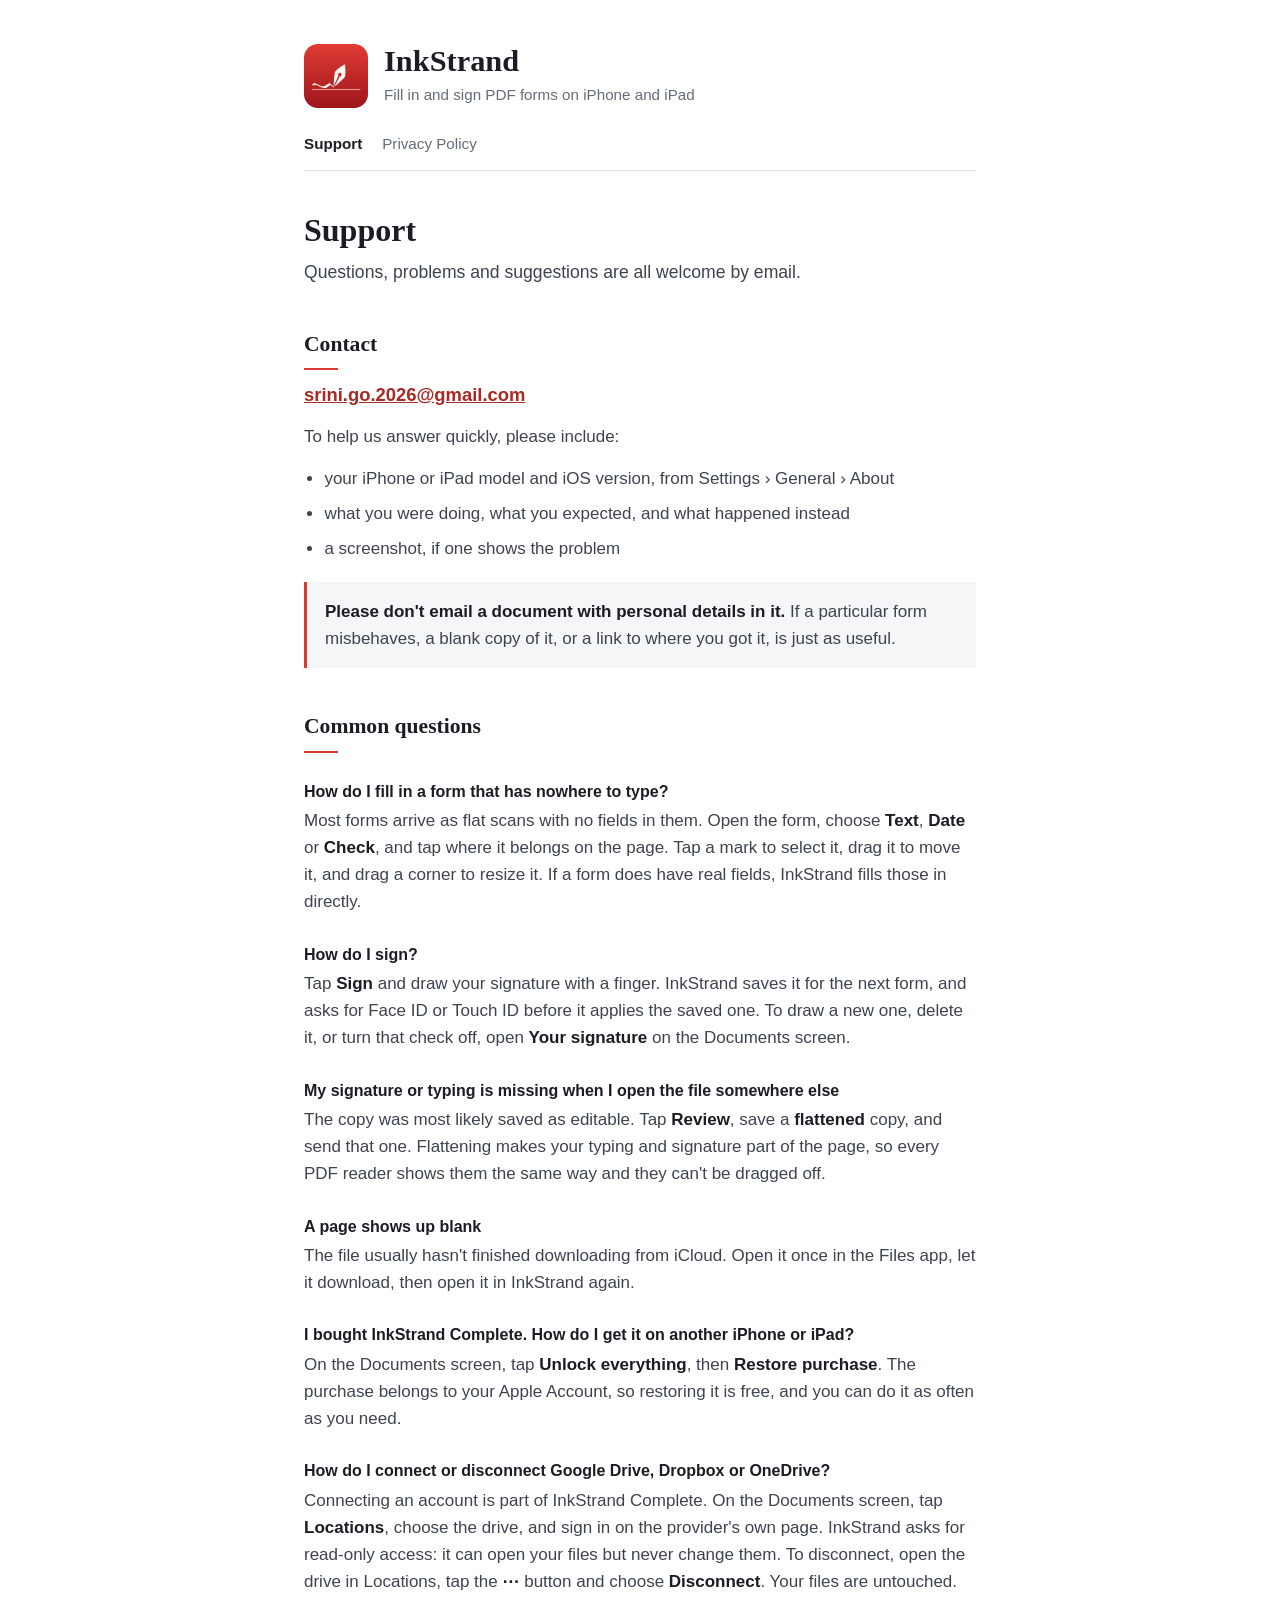
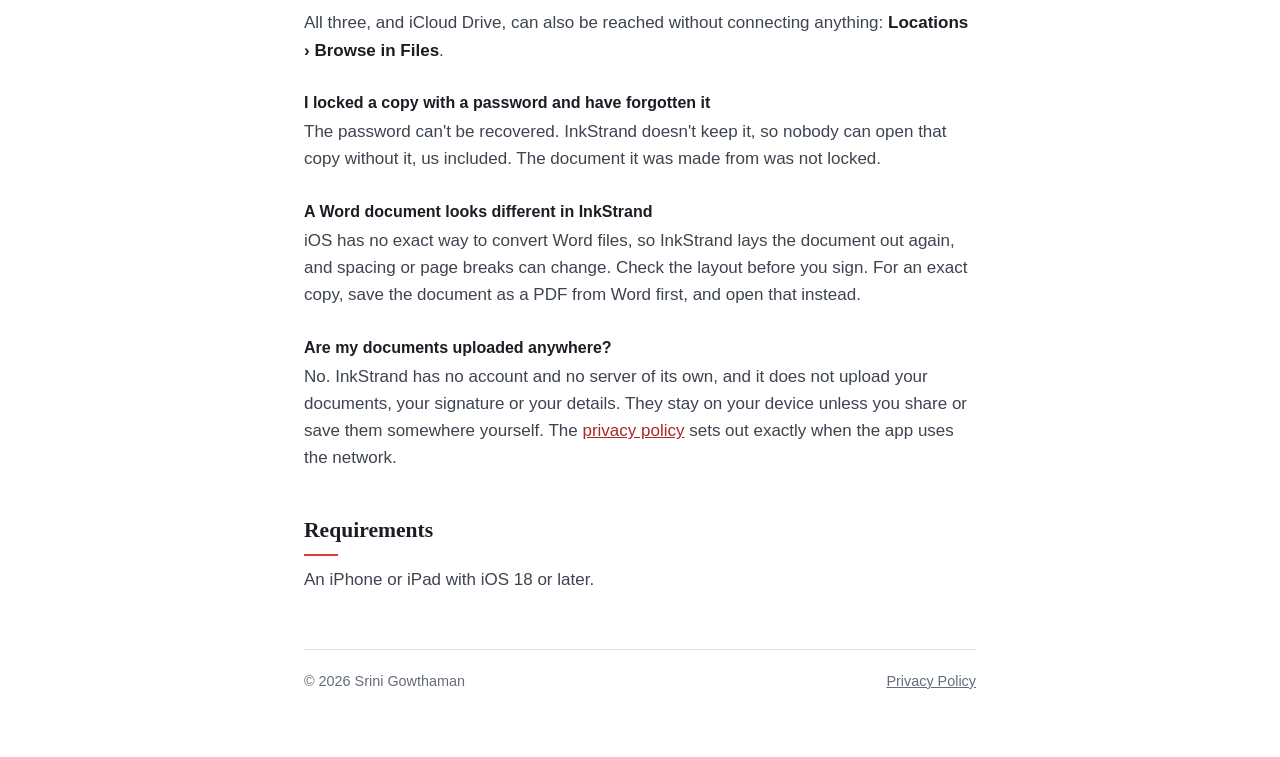
==== index.html @ e6b6973c "Add the InkStrand support page and privacy policy Static pages for the App Store listing's Support U" ====
<!doctype html>
<html lang="en">
<head>
<meta charset="utf-8">
<meta name="viewport" content="width=device-width, initial-scale=1">
<title>InkStrand Support</title>
<meta name="description" content="Help and contact for InkStrand, the app for filling in and signing PDF forms on iPhone and iPad.">
<link rel="icon" href="icon.png">
<link rel="apple-touch-icon" href="icon.png">
<link rel="stylesheet" href="style.css">
</head>
<body>
<div class="page">
  <header class="masthead">
    <img src="icon.png" alt="" width="64" height="64">
    <div>
      <p class="wordmark">InkStrand</p>
      <p class="tagline">Fill in and sign PDF forms on iPhone and iPad</p>
    </div>
  </header>
  <nav class="site" aria-label="Site">
    <a href="./" aria-current="page">Support</a>
    <a href="privacy.html">Privacy Policy</a>
  </nav>

  <main>
    <h1>Support</h1>
    <p class="lede">Questions, problems and suggestions are all welcome by email.</p>

    <h2>Contact</h2>
    <p class="contact"><a href="mailto:srini.go.2026@gmail.com?subject=InkStrand%20support">srini.go.2026@gmail.com</a></p>
    <p>To help us answer quickly, please include:</p>
    <ul>
      <li>your iPhone or iPad model and iOS version, from Settings › General › About</li>
      <li>what you were doing, what you expected, and what happened instead</li>
      <li>a screenshot, if one shows the problem</li>
    </ul>
    <div class="note">
      <p><strong>Please don't email a document with personal details in it.</strong> If a particular form misbehaves, a blank copy of it, or a link to where you got it, is just as useful.</p>
    </div>

    <h2>Common questions</h2>

    <h3>How do I fill in a form that has nowhere to type?</h3>
    <p>Most forms arrive as flat scans with no fields in them. Open the form, choose <strong>Text</strong>, <strong>Date</strong> or <strong>Check</strong>, and tap where it belongs on the page. Tap a mark to select it, drag it to move it, and drag a corner to resize it. If a form does have real fields, InkStrand fills those in directly.</p>

    <h3>How do I sign?</h3>
    <p>Tap <strong>Sign</strong> and draw your signature with a finger. InkStrand saves it for the next form, and asks for Face ID or Touch ID before it applies the saved one. To draw a new one, delete it, or turn that check off, open <strong>Your signature</strong> on the Documents screen.</p>

    <h3>My signature or typing is missing when I open the file somewhere else</h3>
    <p>The copy was most likely saved as editable. Tap <strong>Review</strong>, save a <strong>flattened</strong> copy, and send that one. Flattening makes your typing and signature part of the page, so every PDF reader shows them the same way and they can't be dragged off.</p>

    <h3>A page shows up blank</h3>
    <p>The file usually hasn't finished downloading from iCloud. Open it once in the Files app, let it download, then open it in InkStrand again.</p>

    <h3>I bought InkStrand Complete. How do I get it on another iPhone or iPad?</h3>
    <p>On the Documents screen, tap <strong>Unlock everything</strong>, then <strong>Restore purchase</strong>. The purchase belongs to your Apple Account, so restoring it is free, and you can do it as often as you need.</p>

    <h3>How do I connect or disconnect Google Drive, Dropbox or OneDrive?</h3>
    <p>Connecting an account is part of InkStrand Complete. On the Documents screen, tap <strong>Locations</strong>, choose the drive, and sign in on the provider's own page. InkStrand asks for read-only access: it can open your files but never change them. To disconnect, open the drive in Locations, tap the <strong>&#8943;</strong> button and choose <strong>Disconnect</strong>. Your files are untouched.</p>
    <p>All three, and iCloud Drive, can also be reached without connecting anything: <strong>Locations › Browse in Files</strong>.</p>

    <h3>I locked a copy with a password and have forgotten it</h3>
    <p>The password can't be recovered. InkStrand doesn't keep it, so nobody can open that copy without it, us included. The document it was made from was not locked.</p>

    <h3>A Word document looks different in InkStrand</h3>
    <p>iOS has no exact way to convert Word files, so InkStrand lays the document out again, and spacing or page breaks can change. Check the layout before you sign. For an exact copy, save the document as a PDF from Word first, and open that instead.</p>

    <h3>Are my documents uploaded anywhere?</h3>
    <p>No. InkStrand has no account and no server of its own, and it does not upload your documents, your signature or your details. They stay on your device unless you share or save them somewhere yourself. The <a href="privacy.html">privacy policy</a> sets out exactly when the app uses the network.</p>

    <h2>Requirements</h2>
    <p>An iPhone or iPad with iOS 18 or later.</p>
  </main>

  <footer>
    <span>© 2026 Srini Gowthaman</span>
    <a href="privacy.html">Privacy Policy</a>
  </footer>
</div>
</body>
</html>
---- style.css ----
/* Colours are the app icon's, as in Design/guide.py, with the soft grey darkened
   enough to pass contrast on white. No web fonts: nothing on these pages loads from
   anywhere else. */
:root {
  --red: #D93A32;
  --red-deep: #A82A24;
  --ink: #1A1D23;
  --body: #3D444F;
  --soft: #646C78;
  --rule: #DCE0E6;
  --wash: #F4F6F8;
  --paper: #FFFFFF;
  color-scheme: light dark;
}

@media (prefers-color-scheme: dark) {
  :root {
    --red: #F0625A;
    --red-deep: #F58A83;
    --ink: #F2F4F7;
    --body: #C9CED6;
    --soft: #9AA3AF;
    --rule: #2E333B;
    --wash: #1C2027;
    --paper: #121418;
  }
}

* { box-sizing: border-box; }

html { -webkit-text-size-adjust: 100%; }

body {
  margin: 0;
  padding-inline: 20px;
  background: var(--paper);
  color: var(--body);
  font: 17px/1.6 -apple-system, BlinkMacSystemFont, "Segoe UI", Helvetica, Arial, sans-serif;
}

.page {
  max-width: 42rem;
  margin: 0 auto;
  padding-block: 44px 64px;
}

.masthead {
  display: flex;
  align-items: center;
  gap: 16px;
}

.masthead img {
  flex: none;
  width: 64px;
  height: 64px;
  border-radius: 14px;
}

.wordmark {
  margin: 0;
  font: 700 1.9rem/1.1 Georgia, "Times New Roman", serif;
  color: var(--ink);
}

.tagline {
  margin: 4px 0 0;
  font-size: 0.95rem;
  color: var(--soft);
}

nav.site {
  display: flex;
  gap: 20px;
  margin-top: 24px;
  padding-bottom: 14px;
  border-bottom: 1px solid var(--rule);
  font-size: 0.95rem;
}

nav.site a { color: var(--soft); text-decoration: none; }
nav.site a:hover { color: var(--ink); }
nav.site a[aria-current="page"] { color: var(--ink); font-weight: 600; }

h1 {
  margin: 40px 0 8px;
  font: 700 2rem/1.2 Georgia, "Times New Roman", serif;
  color: var(--ink);
}

h2 {
  margin: 44px 0 10px;
  font: 700 1.35rem/1.3 Georgia, "Times New Roman", serif;
  color: var(--ink);
}

h2::after {
  content: "";
  display: block;
  width: 34px;
  height: 2px;
  margin-top: 10px;
  background: var(--red);
}

h3 {
  margin: 28px 0 4px;
  font-size: 1rem;
  line-height: 1.4;
  color: var(--ink);
}

p, ul { margin: 0 0 14px; }
ul { padding-left: 1.2em; }
li { margin-bottom: 8px; }
a { color: var(--red-deep); }
strong { color: var(--ink); }

.lede { font-size: 1.1rem; }

.meta { font-size: 0.9rem; color: var(--soft); }

.note {
  margin: 20px 0;
  padding: 16px 18px;
  background: var(--wash);
  border-left: 3px solid var(--red);
}

.note p:last-child { margin-bottom: 0; }

.contact {
  font-size: 1.15rem;
  font-weight: 600;
  overflow-wrap: anywhere;
}

footer {
  display: flex;
  flex-wrap: wrap;
  justify-content: space-between;
  gap: 8px 20px;
  margin-top: 56px;
  padding-top: 20px;
  border-top: 1px solid var(--rule);
  font-size: 0.9rem;
  color: var(--soft);
}

footer a { color: var(--soft); }
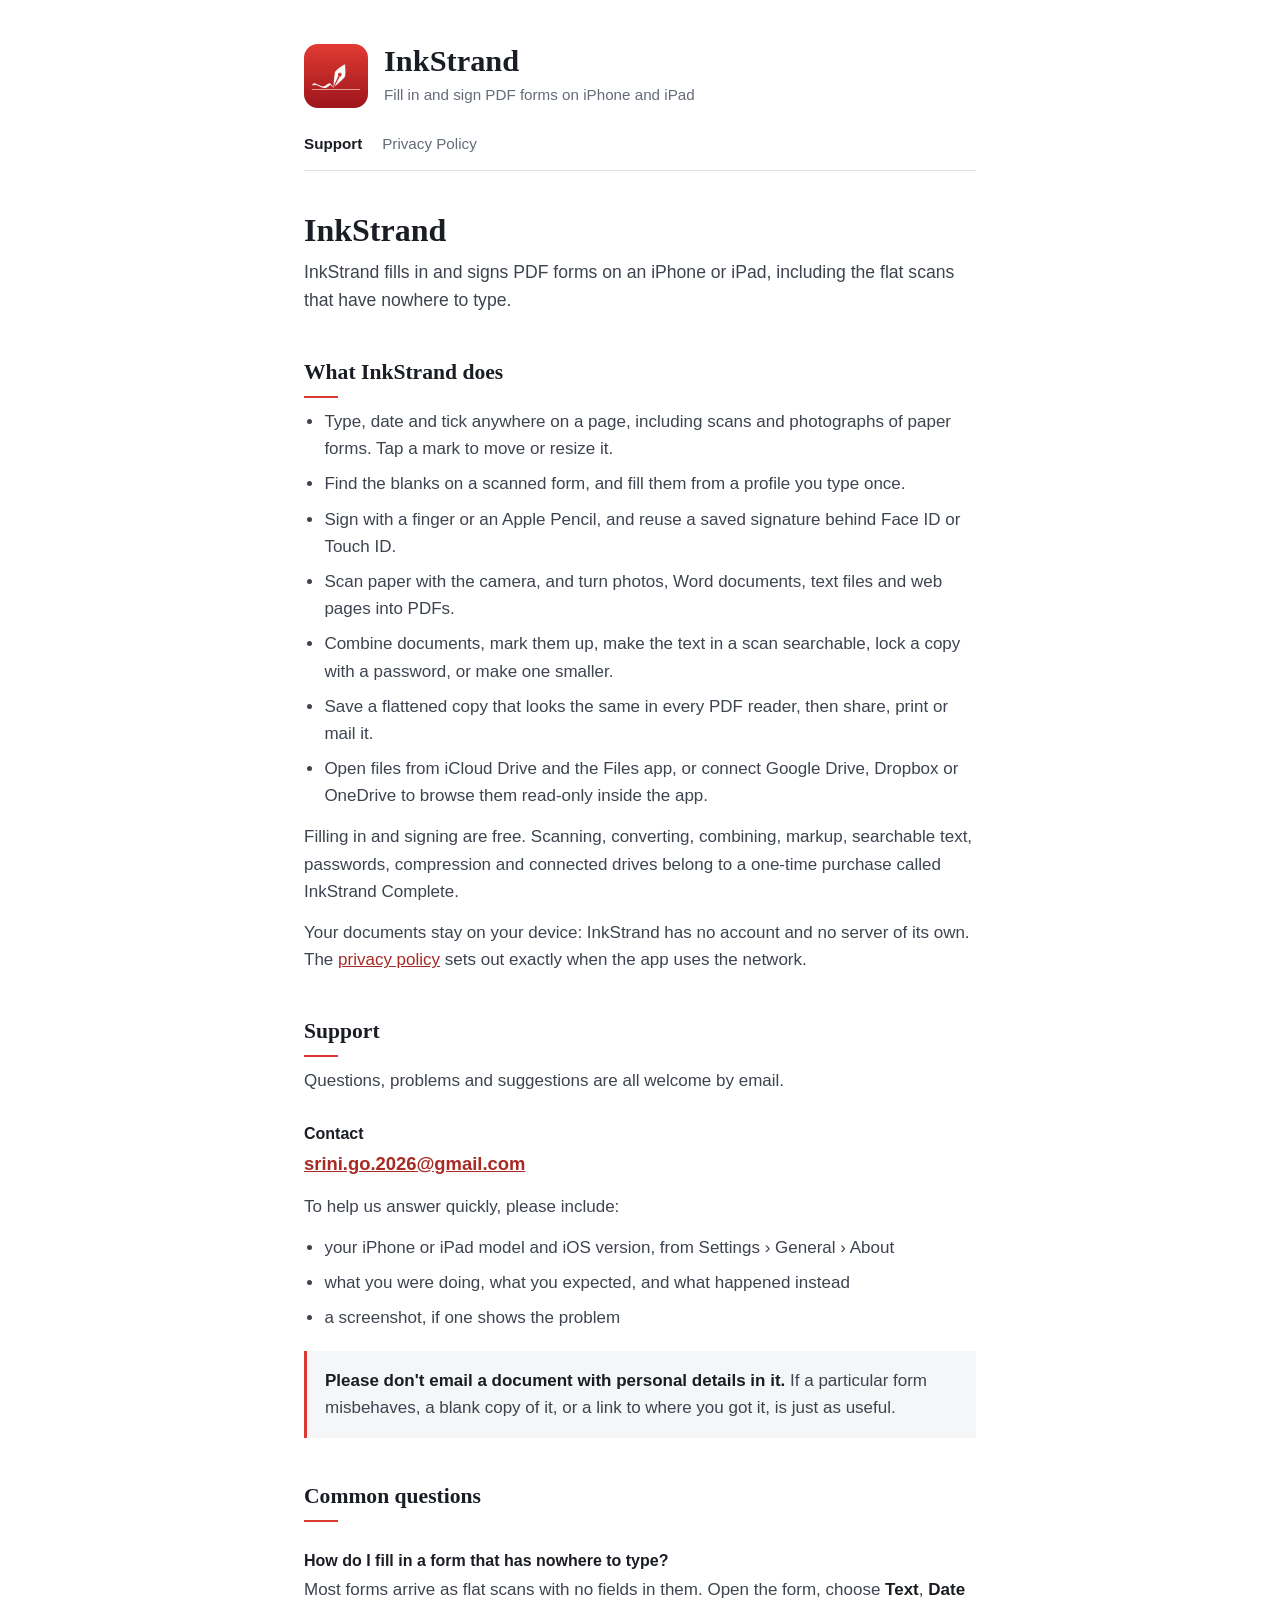
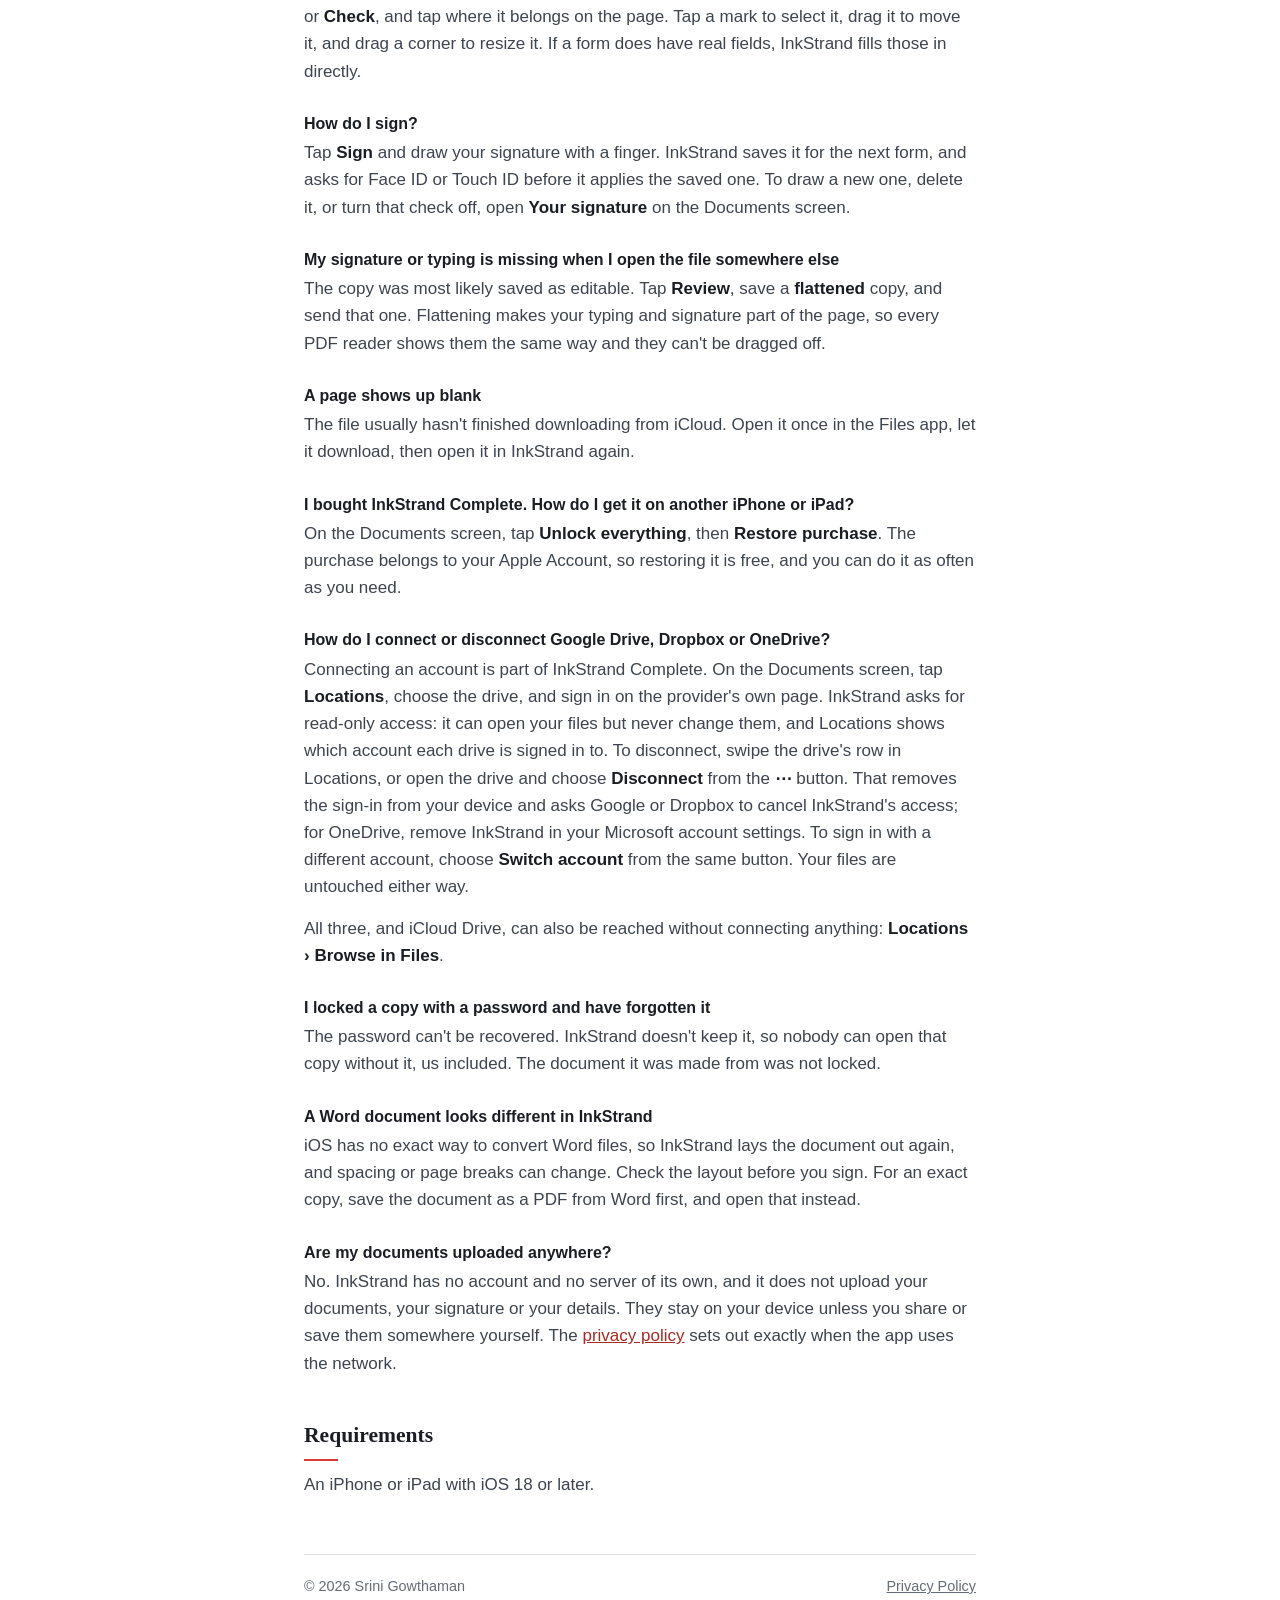
==== commit cd37822e: "Describe the app on the home page, and serve the site from www.inkstrand.com Google's OAuth verifica" ====
--- a/index.html
+++ b/index.html
@@ -3,7 +3,7 @@
 <head>
 <meta charset="utf-8">
 <meta name="viewport" content="width=device-width, initial-scale=1">
-<title>InkStrand Support</title>
+<title>InkStrand — fill in and sign PDF forms</title>
 <meta name="description" content="Help and contact for InkStrand, the app for filling in and signing PDF forms on iPhone and iPad.">
 <link rel="icon" href="icon.png">
 <link rel="apple-touch-icon" href="icon.png">
@@ -24,10 +24,26 @@
   </nav>
 
   <main>
-    <h1>Support</h1>
-    <p class="lede">Questions, problems and suggestions are all welcome by email.</p>
+    <h1>InkStrand</h1>
+    <p class="lede">InkStrand fills in and signs PDF forms on an iPhone or iPad, including the flat scans that have nowhere to type.</p>
 
-    <h2>Contact</h2>
+    <h2>What InkStrand does</h2>
+    <ul>
+      <li>Type, date and tick anywhere on a page, including scans and photographs of paper forms. Tap a mark to move or resize it.</li>
+      <li>Find the blanks on a scanned form, and fill them from a profile you type once.</li>
+      <li>Sign with a finger or an Apple Pencil, and reuse a saved signature behind Face ID or Touch ID.</li>
+      <li>Scan paper with the camera, and turn photos, Word documents, text files and web pages into PDFs.</li>
+      <li>Combine documents, mark them up, make the text in a scan searchable, lock a copy with a password, or make one smaller.</li>
+      <li>Save a flattened copy that looks the same in every PDF reader, then share, print or mail it.</li>
+      <li>Open files from iCloud Drive and the Files app, or connect Google Drive, Dropbox or OneDrive to browse them read-only inside the app.</li>
+    </ul>
+    <p>Filling in and signing are free. Scanning, converting, combining, markup, searchable text, passwords, compression and connected drives belong to a one-time purchase called InkStrand Complete.</p>
+    <p>Your documents stay on your device: InkStrand has no account and no server of its own. The <a href="privacy.html">privacy policy</a> sets out exactly when the app uses the network.</p>
+
+    <h2>Support</h2>
+    <p>Questions, problems and suggestions are all welcome by email.</p>
+
+    <h3>Contact</h3>
     <p class="contact"><a href="mailto:srini.go.2026@gmail.com?subject=InkStrand%20support">srini.go.2026@gmail.com</a></p>
     <p>To help us answer quickly, please include:</p>
     <ul>
@@ -57,7 +73,7 @@
     <p>On the Documents screen, tap <strong>Unlock everything</strong>, then <strong>Restore purchase</strong>. The purchase belongs to your Apple Account, so restoring it is free, and you can do it as often as you need.</p>
 
     <h3>How do I connect or disconnect Google Drive, Dropbox or OneDrive?</h3>
-    <p>Connecting an account is part of InkStrand Complete. On the Documents screen, tap <strong>Locations</strong>, choose the drive, and sign in on the provider's own page. InkStrand asks for read-only access: it can open your files but never change them. To disconnect, open the drive in Locations, tap the <strong>&#8943;</strong> button and choose <strong>Disconnect</strong>. Your files are untouched.</p>
+    <p>Connecting an account is part of InkStrand Complete. On the Documents screen, tap <strong>Locations</strong>, choose the drive, and sign in on the provider's own page. InkStrand asks for read-only access: it can open your files but never change them, and Locations shows which account each drive is signed in to. To disconnect, swipe the drive's row in Locations, or open the drive and choose <strong>Disconnect</strong> from the <strong>&#8943;</strong> button. That removes the sign-in from your device and asks Google or Dropbox to cancel InkStrand's access; for OneDrive, remove InkStrand in your Microsoft account settings. To sign in with a different account, choose <strong>Switch account</strong> from the same button. Your files are untouched either way.</p>
     <p>All three, and iCloud Drive, can also be reached without connecting anything: <strong>Locations › Browse in Files</strong>.</p>
 
     <h3>I locked a copy with a password and have forgotten it</h3>
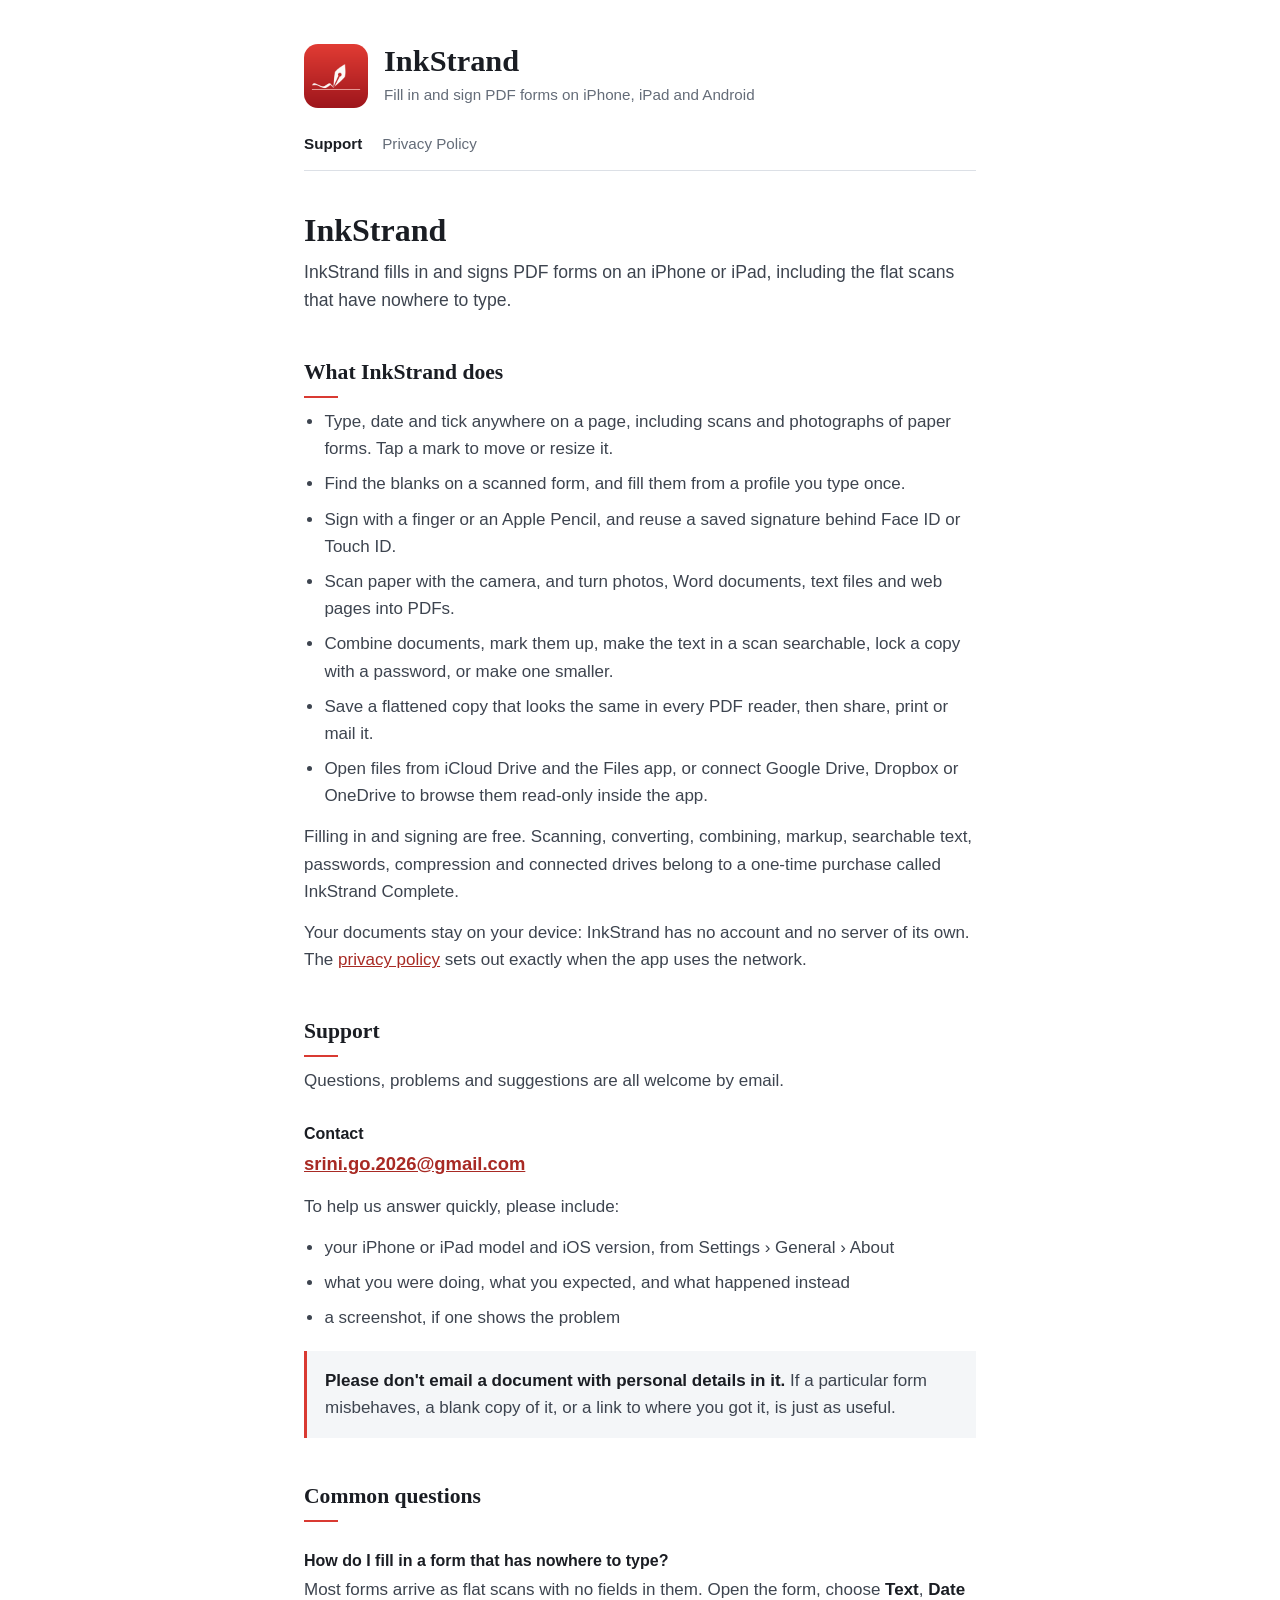
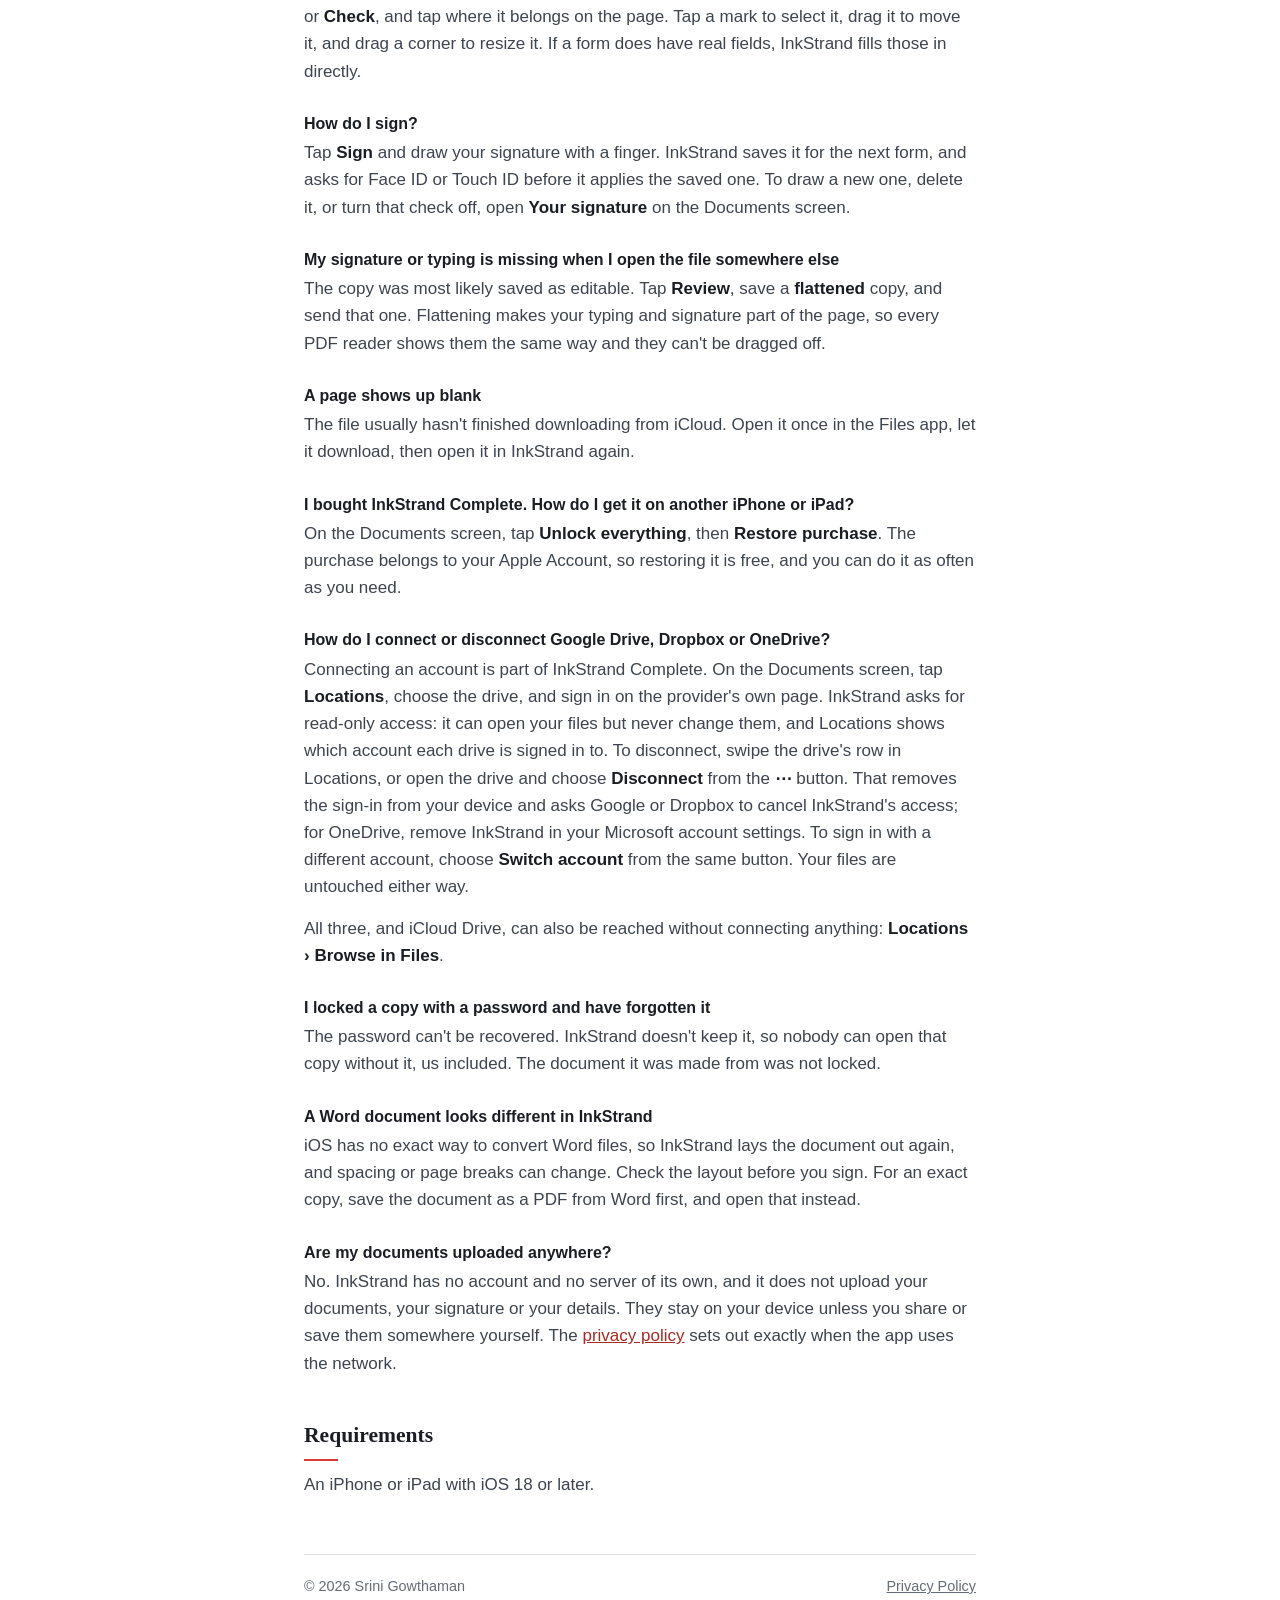
==== commit 71c024fd: "Cover the Android app in the privacy policy The policy described one app on one platform, and Play r" ====
--- a/index.html
+++ b/index.html
@@ -15,7 +15,7 @@
     <img src="icon.png" alt="" width="64" height="64">
     <div>
       <p class="wordmark">InkStrand</p>
-      <p class="tagline">Fill in and sign PDF forms on iPhone and iPad</p>
+      <p class="tagline">Fill in and sign PDF forms on iPhone, iPad and Android</p>
     </div>
   </header>
   <nav class="site" aria-label="Site">
